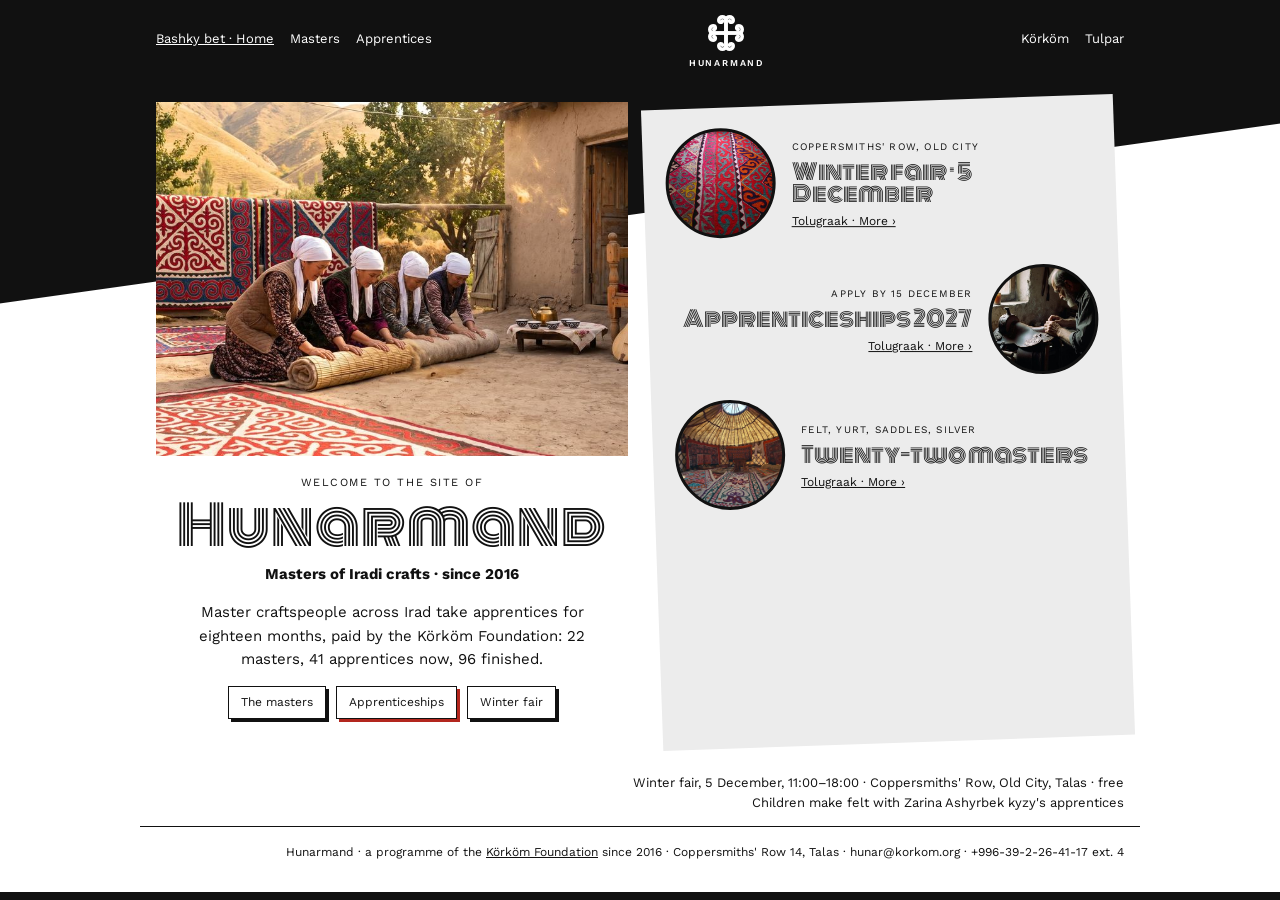
==== index.html @ 36869504 "Initial mirror import" ====
<!DOCTYPE html>
<html lang="en">
<head>
<meta charset="utf-8">
<meta name="viewport" content="width=device-width, initial-scale=1">
<title>Hunarmand - Masters of Iradi Crafts</title>
<meta name="description" content="Hunarmand, the Körköm Foundation&#x27;s crafts programme: master craftspeople across Irad paid to train apprentices.">
<link rel="canonical" href="https://hunar.korkom.org/">
<meta property="og:type" content="website">
<meta property="og:title" content="Hunarmand - Masters of Iradi Crafts">
<meta property="og:description" content="Hunarmand, the Körköm Foundation&#x27;s crafts programme: master craftspeople across Irad paid to train apprentices.">
<meta property="og:url" content="https://hunar.korkom.org/">
<meta property="og:image" content="https://hunar.korkom.org/img/og-image.jpg">
<meta name="twitter:card" content="summary_large_image">
<link rel="icon" href="favicon.svg" type="image/svg+xml">
<link rel="preconnect" href="https://fonts.googleapis.com">
<link href="https://fonts.googleapis.com/css2?family=Monoton&family=Work+Sans:wght@400;600&display=swap" rel="stylesheet">
<link rel="stylesheet" href="css/site.css">
</head>
<body>
<header><div class="w"><nav><a href="index.html" class="on">Bashky bet · Home</a><a href="masters.html">Masters</a><a href="apprentices.html">Apprentices</a></nav><a class="mark" href="index.html"><svg xmlns="http://www.w3.org/2000/svg" viewBox="0 0 64 64" width="46" height="46"><rect width="64" height="64" rx="6" fill="transparent"/><g transform="rotate(0 32 32)"><path d="M32 32 V14 c0-6 -10-6 -10 0 c0 4 5 4 5 1" fill="none" stroke="#fff" stroke-width="5" stroke-linecap="round"/><path d="M32 32 V14 c0-6 10-6 10 0 c0 4 -5 4 -5 1" fill="none" stroke="#fff" stroke-width="5" stroke-linecap="round"/></g><g transform="rotate(90 32 32)"><path d="M32 32 V14 c0-6 -10-6 -10 0 c0 4 5 4 5 1" fill="none" stroke="#fff" stroke-width="5" stroke-linecap="round"/><path d="M32 32 V14 c0-6 10-6 10 0 c0 4 -5 4 -5 1" fill="none" stroke="#fff" stroke-width="5" stroke-linecap="round"/></g><g transform="rotate(180 32 32)"><path d="M32 32 V14 c0-6 -10-6 -10 0 c0 4 5 4 5 1" fill="none" stroke="#fff" stroke-width="5" stroke-linecap="round"/><path d="M32 32 V14 c0-6 10-6 10 0 c0 4 -5 4 -5 1" fill="none" stroke="#fff" stroke-width="5" stroke-linecap="round"/></g><g transform="rotate(270 32 32)"><path d="M32 32 V14 c0-6 -10-6 -10 0 c0 4 5 4 5 1" fill="none" stroke="#fff" stroke-width="5" stroke-linecap="round"/><path d="M32 32 V14 c0-6 10-6 10 0 c0 4 -5 4 -5 1" fill="none" stroke="#fff" stroke-width="5" stroke-linecap="round"/></g><rect x="28" y="28" width="8" height="8" fill="#fff" transform="rotate(45 32 32)"/></svg>Hunarmand</a><nav><a href="https://korkom.org/">Körköm</a><a href="#">Tulpar</a></nav></div></header>
<main class="w"><div class="twin">
<div class="panel"><img class="hero" src="img/hero.jpg" alt="Felt-making in the Talas valley">
<small>Welcome to the site of</small><div class="title">Hunarmand</div>
<b>Masters of Iradi crafts · since 2016</b>
<p style="padding:0 18px">Master craftspeople across Irad take apprentices for eighteen months, paid by the Körköm Foundation: 22 masters, 41 apprentices now, 96 finished.</p>
<div class="btns"><a href="masters.html">The masters</a><a href="apprentices.html" class="red">Apprenticeships</a><a href="#fair">Winter fair</a></div></div>
<div class="side"><div class="it"><div class="c" style="background-image:url(img/m-zarina.jpg)"></div><div><small>Coppersmiths&#x27; Row, Old City</small><h3>Winter fair · 5 December</h3><a href="index.html#fair">Tolugraak · More ›</a></div></div><div class="it"><div class="c" style="background-image:url(img/m-asylbek.jpg)"></div><div><small>Apply by 15 December</small><h3>Apprenticeships 2027</h3><a href="apprentices.html">Tolugraak · More ›</a></div></div><div class="it"><div class="c" style="background-image:url(img/m-janyl.jpg)"></div><div><small>Felt, yurt, saddles, silver</small><h3>Twenty-two masters</h3><a href="masters.html">Tolugraak · More ›</a></div></div></div></div>
<p id="fair" style="text-align:right;margin-top:30px;font-size:13px">Winter fair, 5 December, 11:00–18:00 · Coppersmiths' Row, Old City, Talas · free<br>Children make felt with Zarina Ashyrbek kyzy's apprentices</p></main>
<footer class="w">Hunarmand · a programme of the <a href="https://korkom.org/">Körköm Foundation</a> since 2016 · Coppersmiths' Row 14, Talas · hunar@korkom.org · +996-39-2-26-41-17 ext. 4</footer>
<script></script>
</body>
</html>
---- css/site.css ----
:root{--black:#111;--white:#fff;--grey:#ececec;--felt:#b3261e;
--disp:'Monoton',Impact,sans-serif;--body:'Work Sans',Arial,sans-serif}
*{box-sizing:border-box}
body{margin:0;color:var(--black);font:15px/1.55 var(--body);background:linear-gradient(172deg,var(--black) 0 300px,var(--white) 301px)}
a{color:var(--black)}
a:focus-visible{outline:2px solid var(--felt);outline-offset:2px}
.w{max-width:1000px;margin:0 auto;padding-left:max(16px,env(safe-area-inset-left,0px));padding-right:max(16px,env(safe-area-inset-right,0px))}
header .w{display:flex;justify-content:space-between;align-items:center;padding-block:10px;color:#fff;gap:10px;flex-wrap:wrap}
header nav{display:flex;gap:16px;font-size:13px}
header nav a{color:#fff;text-decoration:none}
header nav a.on{text-decoration:underline}
.mark{display:flex;flex-direction:column;align-items:center;color:#fff;text-decoration:none;font:600 9px var(--body);letter-spacing:.2em;text-transform:uppercase;gap:2px}
.twin{display:grid;grid-template-columns:minmax(0,1fr) minmax(0,1fr);gap:24px;margin-top:24px}
@media (max-width:760px){.twin{grid-template-columns:1fr}}
.panel{background:var(--white);padding:0 0 24px;text-align:center}
.panel img.hero{width:100%;display:block;aspect-ratio:4/3;object-fit:cover}
.panel small{display:block;font-size:11px;letter-spacing:.14em;text-transform:uppercase;margin-top:18px}
.title{font:400 clamp(34px,6vw,54px)/1 var(--disp);letter-spacing:.02em;margin:8px 0 10px}
.btns{display:flex;flex-wrap:wrap;justify-content:center;gap:10px;margin-top:14px}
.btns a{border:1px solid var(--black);padding:6px 12px;font-size:12px;text-decoration:none;box-shadow:3px 3px 0 var(--black);background:#fff}
.btns a.red{box-shadow:3px 3px 0 var(--felt)}
.side{background:var(--grey);transform:rotate(-2deg);padding:26px 22px;display:grid;gap:26px;align-content:start}
.side .it{display:grid;grid-template-columns:110px minmax(0,1fr);gap:16px;align-items:center;transform:rotate(2deg)}
.side .it:nth-child(even){grid-template-columns:minmax(0,1fr) 110px;text-align:right}
.side .it:nth-child(even) .c{order:2}
.c{width:110px;height:110px;border-radius:50%;background:#333 center/cover;border:3px solid var(--black)}
.side small{font-size:10px;letter-spacing:.12em;text-transform:uppercase}
.side h3{font:400 22px/1 var(--disp);margin:4px 0}
.side a{font-size:12px}
h1{font:400 clamp(38px,7vw,70px)/1 var(--disp);margin:30px 0 14px;color:#fff;text-align:center}
.lead{max-width:640px;margin:0 auto 26px;text-align:center;color:#fff}
.filter{display:flex;flex-wrap:wrap;gap:8px;justify-content:center;margin-bottom:26px}
.filter button{font:12px var(--body);padding:5px 12px;border:1px solid var(--black);background:#fff;box-shadow:3px 3px 0 var(--black);cursor:pointer;color:var(--black)}
.filter button.on{box-shadow:3px 3px 0 var(--felt);background:var(--black);color:#fff}
.masters{display:grid;grid-template-columns:repeat(auto-fill,minmax(210px,1fr));gap:34px 22px;text-align:center}
.masters .c{width:150px;height:150px;margin:0 auto 10px}
.masters .c.none{background:repeating-linear-gradient(90deg,var(--black) 0 6px,#fff 6px 12px)}
.masters small{font-size:11px;letter-spacing:.12em;text-transform:uppercase;color:var(--felt)}
.masters h3{font:600 17px/1.2 var(--body);margin:4px 0}
.masters p{font-size:13px;margin:0}
.steps{display:grid;grid-template-columns:repeat(auto-fit,minmax(210px,1fr));gap:22px;margin-top:10px}
.steps div{background:#fff;border:1px solid var(--black);box-shadow:5px 5px 0 var(--black);padding:16px}
.steps b{font:400 40px/1 var(--disp);color:var(--felt)}
footer{margin-top:60px;border-top:1px solid var(--black);padding-block:16px 30px;font-size:12px;text-align:right}
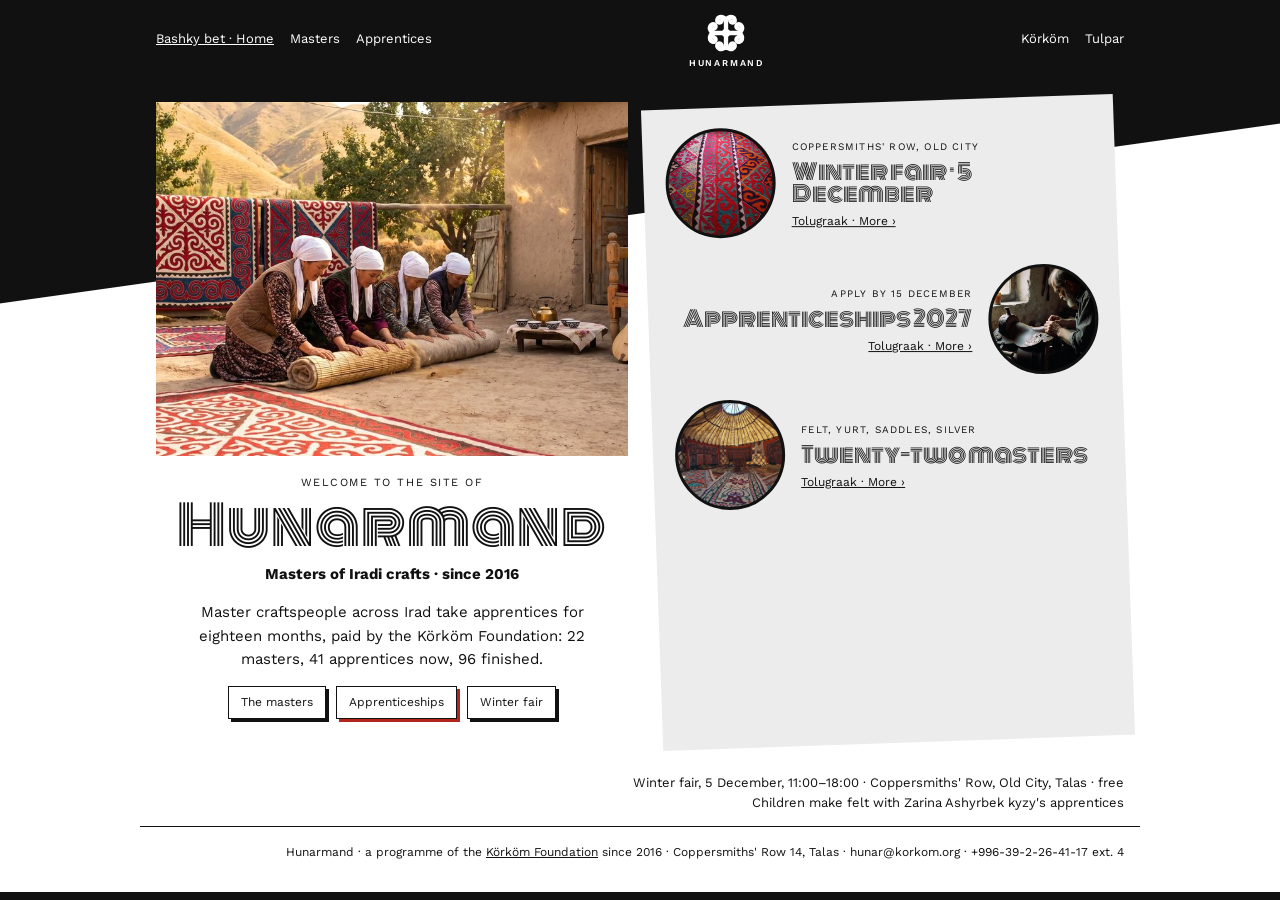
==== commit 7a4b220e: "Update logo" ====
--- a/index.html
+++ b/index.html
@@ -18,7 +18,7 @@
 <link rel="stylesheet" href="css/site.css">
 </head>
 <body>
-<header><div class="w"><nav><a href="index.html" class="on">Bashky bet · Home</a><a href="masters.html">Masters</a><a href="apprentices.html">Apprentices</a></nav><a class="mark" href="index.html"><svg xmlns="http://www.w3.org/2000/svg" viewBox="0 0 64 64" width="46" height="46"><rect width="64" height="64" rx="6" fill="transparent"/><g transform="rotate(0 32 32)"><path d="M32 32 V14 c0-6 -10-6 -10 0 c0 4 5 4 5 1" fill="none" stroke="#fff" stroke-width="5" stroke-linecap="round"/><path d="M32 32 V14 c0-6 10-6 10 0 c0 4 -5 4 -5 1" fill="none" stroke="#fff" stroke-width="5" stroke-linecap="round"/></g><g transform="rotate(90 32 32)"><path d="M32 32 V14 c0-6 -10-6 -10 0 c0 4 5 4 5 1" fill="none" stroke="#fff" stroke-width="5" stroke-linecap="round"/><path d="M32 32 V14 c0-6 10-6 10 0 c0 4 -5 4 -5 1" fill="none" stroke="#fff" stroke-width="5" stroke-linecap="round"/></g><g transform="rotate(180 32 32)"><path d="M32 32 V14 c0-6 -10-6 -10 0 c0 4 5 4 5 1" fill="none" stroke="#fff" stroke-width="5" stroke-linecap="round"/><path d="M32 32 V14 c0-6 10-6 10 0 c0 4 -5 4 -5 1" fill="none" stroke="#fff" stroke-width="5" stroke-linecap="round"/></g><g transform="rotate(270 32 32)"><path d="M32 32 V14 c0-6 -10-6 -10 0 c0 4 5 4 5 1" fill="none" stroke="#fff" stroke-width="5" stroke-linecap="round"/><path d="M32 32 V14 c0-6 10-6 10 0 c0 4 -5 4 -5 1" fill="none" stroke="#fff" stroke-width="5" stroke-linecap="round"/></g><rect x="28" y="28" width="8" height="8" fill="#fff" transform="rotate(45 32 32)"/></svg>Hunarmand</a><nav><a href="https://korkom.org/">Körköm</a><a href="#">Tulpar</a></nav></div></header>
+<header><div class="w"><nav><a href="index.html" class="on">Bashky bet · Home</a><a href="masters.html">Masters</a><a href="apprentices.html">Apprentices</a></nav><a class="mark" href="index.html"><svg xmlns="http://www.w3.org/2000/svg" viewBox="0 0 64 64" width="46" height="46"><rect width="64" height="64" fill="transparent"/><g transform="rotate(0 32 32)"><path d="M32 26 V17 C32 9 22 7 20 13 C18.5 18 25 19 25.5 15.5 M32 17 C32 9 42 7 44 13 C45.5 18 39 19 38.5 15.5" fill="none" stroke="#fff" stroke-width="6" stroke-linecap="round"/><path d="M32 26 V17 C32 9 22 7 20 13 C18.5 18 25 19 25.5 15.5 M32 17 C32 9 42 7 44 13 C45.5 18 39 19 38.5 15.5" fill="none" stroke="transparent" stroke-width="3.2" stroke-linecap="round"/><path d="M32 26 V17 C32 9 22 7 20 13 C18.5 18 25 19 25.5 15.5 M32 17 C32 9 42 7 44 13 C45.5 18 39 19 38.5 15.5" fill="none" stroke="#fff" stroke-width="1.1" stroke-linecap="round"/></g><g transform="rotate(90 32 32)"><path d="M32 26 V17 C32 9 22 7 20 13 C18.5 18 25 19 25.5 15.5 M32 17 C32 9 42 7 44 13 C45.5 18 39 19 38.5 15.5" fill="none" stroke="#fff" stroke-width="6" stroke-linecap="round"/><path d="M32 26 V17 C32 9 22 7 20 13 C18.5 18 25 19 25.5 15.5 M32 17 C32 9 42 7 44 13 C45.5 18 39 19 38.5 15.5" fill="none" stroke="transparent" stroke-width="3.2" stroke-linecap="round"/><path d="M32 26 V17 C32 9 22 7 20 13 C18.5 18 25 19 25.5 15.5 M32 17 C32 9 42 7 44 13 C45.5 18 39 19 38.5 15.5" fill="none" stroke="#fff" stroke-width="1.1" stroke-linecap="round"/></g><g transform="rotate(180 32 32)"><path d="M32 26 V17 C32 9 22 7 20 13 C18.5 18 25 19 25.5 15.5 M32 17 C32 9 42 7 44 13 C45.5 18 39 19 38.5 15.5" fill="none" stroke="#fff" stroke-width="6" stroke-linecap="round"/><path d="M32 26 V17 C32 9 22 7 20 13 C18.5 18 25 19 25.5 15.5 M32 17 C32 9 42 7 44 13 C45.5 18 39 19 38.5 15.5" fill="none" stroke="transparent" stroke-width="3.2" stroke-linecap="round"/><path d="M32 26 V17 C32 9 22 7 20 13 C18.5 18 25 19 25.5 15.5 M32 17 C32 9 42 7 44 13 C45.5 18 39 19 38.5 15.5" fill="none" stroke="#fff" stroke-width="1.1" stroke-linecap="round"/></g><g transform="rotate(270 32 32)"><path d="M32 26 V17 C32 9 22 7 20 13 C18.5 18 25 19 25.5 15.5 M32 17 C32 9 42 7 44 13 C45.5 18 39 19 38.5 15.5" fill="none" stroke="#fff" stroke-width="6" stroke-linecap="round"/><path d="M32 26 V17 C32 9 22 7 20 13 C18.5 18 25 19 25.5 15.5 M32 17 C32 9 42 7 44 13 C45.5 18 39 19 38.5 15.5" fill="none" stroke="transparent" stroke-width="3.2" stroke-linecap="round"/><path d="M32 26 V17 C32 9 22 7 20 13 C18.5 18 25 19 25.5 15.5 M32 17 C32 9 42 7 44 13 C45.5 18 39 19 38.5 15.5" fill="none" stroke="#fff" stroke-width="1.1" stroke-linecap="round"/></g><rect x="26" y="26" width="12" height="12" fill="#fff" transform="rotate(45 32 32)"/><rect x="29.5" y="29.5" width="5" height="5" fill="transparent" transform="rotate(45 32 32)"/></svg>Hunarmand</a><nav><a href="https://korkom.org/">Körköm</a><a href="#">Tulpar</a></nav></div></header>
 <main class="w"><div class="twin">
 <div class="panel"><img class="hero" src="img/hero.jpg" alt="Felt-making in the Talas valley">
 <small>Welcome to the site of</small><div class="title">Hunarmand</div>
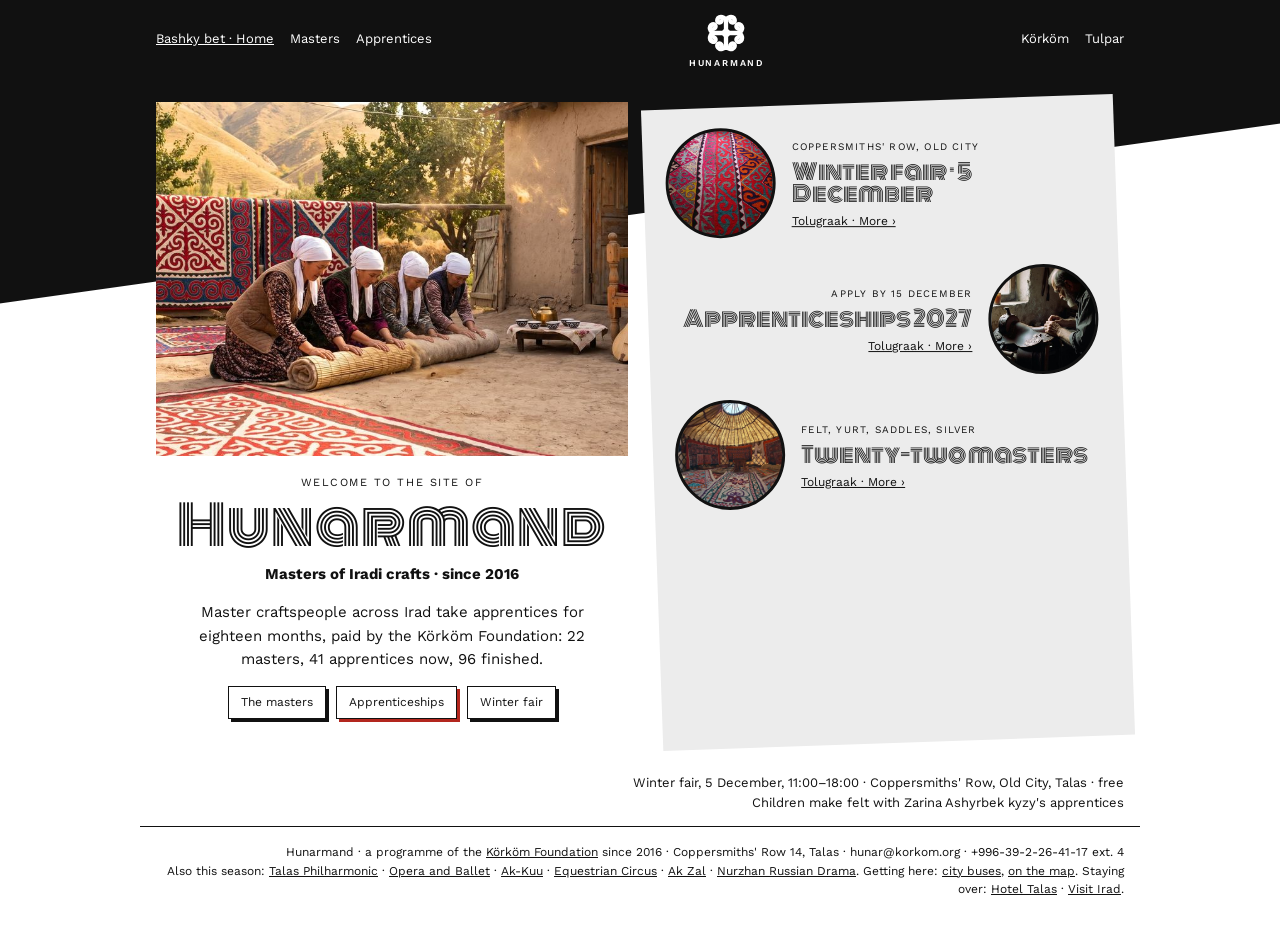
==== commit db5c1619: "Mirror sync" ====
--- a/index.html
+++ b/index.html
@@ -18,7 +18,7 @@
 <link rel="stylesheet" href="css/site.css">
 </head>
 <body>
-<header><div class="w"><nav><a href="index.html" class="on">Bashky bet · Home</a><a href="masters.html">Masters</a><a href="apprentices.html">Apprentices</a></nav><a class="mark" href="index.html"><svg xmlns="http://www.w3.org/2000/svg" viewBox="0 0 64 64" width="46" height="46"><rect width="64" height="64" fill="transparent"/><g transform="rotate(0 32 32)"><path d="M32 26 V17 C32 9 22 7 20 13 C18.5 18 25 19 25.5 15.5 M32 17 C32 9 42 7 44 13 C45.5 18 39 19 38.5 15.5" fill="none" stroke="#fff" stroke-width="6" stroke-linecap="round"/><path d="M32 26 V17 C32 9 22 7 20 13 C18.5 18 25 19 25.5 15.5 M32 17 C32 9 42 7 44 13 C45.5 18 39 19 38.5 15.5" fill="none" stroke="transparent" stroke-width="3.2" stroke-linecap="round"/><path d="M32 26 V17 C32 9 22 7 20 13 C18.5 18 25 19 25.5 15.5 M32 17 C32 9 42 7 44 13 C45.5 18 39 19 38.5 15.5" fill="none" stroke="#fff" stroke-width="1.1" stroke-linecap="round"/></g><g transform="rotate(90 32 32)"><path d="M32 26 V17 C32 9 22 7 20 13 C18.5 18 25 19 25.5 15.5 M32 17 C32 9 42 7 44 13 C45.5 18 39 19 38.5 15.5" fill="none" stroke="#fff" stroke-width="6" stroke-linecap="round"/><path d="M32 26 V17 C32 9 22 7 20 13 C18.5 18 25 19 25.5 15.5 M32 17 C32 9 42 7 44 13 C45.5 18 39 19 38.5 15.5" fill="none" stroke="transparent" stroke-width="3.2" stroke-linecap="round"/><path d="M32 26 V17 C32 9 22 7 20 13 C18.5 18 25 19 25.5 15.5 M32 17 C32 9 42 7 44 13 C45.5 18 39 19 38.5 15.5" fill="none" stroke="#fff" stroke-width="1.1" stroke-linecap="round"/></g><g transform="rotate(180 32 32)"><path d="M32 26 V17 C32 9 22 7 20 13 C18.5 18 25 19 25.5 15.5 M32 17 C32 9 42 7 44 13 C45.5 18 39 19 38.5 15.5" fill="none" stroke="#fff" stroke-width="6" stroke-linecap="round"/><path d="M32 26 V17 C32 9 22 7 20 13 C18.5 18 25 19 25.5 15.5 M32 17 C32 9 42 7 44 13 C45.5 18 39 19 38.5 15.5" fill="none" stroke="transparent" stroke-width="3.2" stroke-linecap="round"/><path d="M32 26 V17 C32 9 22 7 20 13 C18.5 18 25 19 25.5 15.5 M32 17 C32 9 42 7 44 13 C45.5 18 39 19 38.5 15.5" fill="none" stroke="#fff" stroke-width="1.1" stroke-linecap="round"/></g><g transform="rotate(270 32 32)"><path d="M32 26 V17 C32 9 22 7 20 13 C18.5 18 25 19 25.5 15.5 M32 17 C32 9 42 7 44 13 C45.5 18 39 19 38.5 15.5" fill="none" stroke="#fff" stroke-width="6" stroke-linecap="round"/><path d="M32 26 V17 C32 9 22 7 20 13 C18.5 18 25 19 25.5 15.5 M32 17 C32 9 42 7 44 13 C45.5 18 39 19 38.5 15.5" fill="none" stroke="transparent" stroke-width="3.2" stroke-linecap="round"/><path d="M32 26 V17 C32 9 22 7 20 13 C18.5 18 25 19 25.5 15.5 M32 17 C32 9 42 7 44 13 C45.5 18 39 19 38.5 15.5" fill="none" stroke="#fff" stroke-width="1.1" stroke-linecap="round"/></g><rect x="26" y="26" width="12" height="12" fill="#fff" transform="rotate(45 32 32)"/><rect x="29.5" y="29.5" width="5" height="5" fill="transparent" transform="rotate(45 32 32)"/></svg>Hunarmand</a><nav><a href="https://korkom.org/">Körköm</a><a href="#">Tulpar</a></nav></div></header>
+<header><div class="w"><nav><a href="index.html" class="on">Bashky bet · Home</a><a href="masters.html">Masters</a><a href="apprentices.html">Apprentices</a></nav><a class="mark" href="index.html"><svg xmlns="http://www.w3.org/2000/svg" viewBox="0 0 64 64" width="46" height="46"><rect width="64" height="64" fill="transparent"/><g transform="rotate(0 32 32)"><path d="M32 26 V17 C32 9 22 7 20 13 C18.5 18 25 19 25.5 15.5 M32 17 C32 9 42 7 44 13 C45.5 18 39 19 38.5 15.5" fill="none" stroke="#fff" stroke-width="6" stroke-linecap="round"/><path d="M32 26 V17 C32 9 22 7 20 13 C18.5 18 25 19 25.5 15.5 M32 17 C32 9 42 7 44 13 C45.5 18 39 19 38.5 15.5" fill="none" stroke="transparent" stroke-width="3.2" stroke-linecap="round"/><path d="M32 26 V17 C32 9 22 7 20 13 C18.5 18 25 19 25.5 15.5 M32 17 C32 9 42 7 44 13 C45.5 18 39 19 38.5 15.5" fill="none" stroke="#fff" stroke-width="1.1" stroke-linecap="round"/></g><g transform="rotate(90 32 32)"><path d="M32 26 V17 C32 9 22 7 20 13 C18.5 18 25 19 25.5 15.5 M32 17 C32 9 42 7 44 13 C45.5 18 39 19 38.5 15.5" fill="none" stroke="#fff" stroke-width="6" stroke-linecap="round"/><path d="M32 26 V17 C32 9 22 7 20 13 C18.5 18 25 19 25.5 15.5 M32 17 C32 9 42 7 44 13 C45.5 18 39 19 38.5 15.5" fill="none" stroke="transparent" stroke-width="3.2" stroke-linecap="round"/><path d="M32 26 V17 C32 9 22 7 20 13 C18.5 18 25 19 25.5 15.5 M32 17 C32 9 42 7 44 13 C45.5 18 39 19 38.5 15.5" fill="none" stroke="#fff" stroke-width="1.1" stroke-linecap="round"/></g><g transform="rotate(180 32 32)"><path d="M32 26 V17 C32 9 22 7 20 13 C18.5 18 25 19 25.5 15.5 M32 17 C32 9 42 7 44 13 C45.5 18 39 19 38.5 15.5" fill="none" stroke="#fff" stroke-width="6" stroke-linecap="round"/><path d="M32 26 V17 C32 9 22 7 20 13 C18.5 18 25 19 25.5 15.5 M32 17 C32 9 42 7 44 13 C45.5 18 39 19 38.5 15.5" fill="none" stroke="transparent" stroke-width="3.2" stroke-linecap="round"/><path d="M32 26 V17 C32 9 22 7 20 13 C18.5 18 25 19 25.5 15.5 M32 17 C32 9 42 7 44 13 C45.5 18 39 19 38.5 15.5" fill="none" stroke="#fff" stroke-width="1.1" stroke-linecap="round"/></g><g transform="rotate(270 32 32)"><path d="M32 26 V17 C32 9 22 7 20 13 C18.5 18 25 19 25.5 15.5 M32 17 C32 9 42 7 44 13 C45.5 18 39 19 38.5 15.5" fill="none" stroke="#fff" stroke-width="6" stroke-linecap="round"/><path d="M32 26 V17 C32 9 22 7 20 13 C18.5 18 25 19 25.5 15.5 M32 17 C32 9 42 7 44 13 C45.5 18 39 19 38.5 15.5" fill="none" stroke="transparent" stroke-width="3.2" stroke-linecap="round"/><path d="M32 26 V17 C32 9 22 7 20 13 C18.5 18 25 19 25.5 15.5 M32 17 C32 9 42 7 44 13 C45.5 18 39 19 38.5 15.5" fill="none" stroke="#fff" stroke-width="1.1" stroke-linecap="round"/></g><rect x="26" y="26" width="12" height="12" fill="#fff" transform="rotate(45 32 32)"/><rect x="29.5" y="29.5" width="5" height="5" fill="transparent" transform="rotate(45 32 32)"/></svg>Hunarmand</a><nav><a href="https://korkom.org/">Körköm</a><a href="https://tulparapp.com/app/#sub=korkom">Tulpar</a></nav></div></header>
 <main class="w"><div class="twin">
 <div class="panel"><img class="hero" src="img/hero.jpg" alt="Felt-making in the Talas valley">
 <small>Welcome to the site of</small><div class="title">Hunarmand</div>
@@ -27,7 +27,7 @@
 <div class="btns"><a href="masters.html">The masters</a><a href="apprentices.html" class="red">Apprenticeships</a><a href="#fair">Winter fair</a></div></div>
 <div class="side"><div class="it"><div class="c" style="background-image:url(img/m-zarina.jpg)"></div><div><small>Coppersmiths&#x27; Row, Old City</small><h3>Winter fair · 5 December</h3><a href="index.html#fair">Tolugraak · More ›</a></div></div><div class="it"><div class="c" style="background-image:url(img/m-asylbek.jpg)"></div><div><small>Apply by 15 December</small><h3>Apprenticeships 2027</h3><a href="apprentices.html">Tolugraak · More ›</a></div></div><div class="it"><div class="c" style="background-image:url(img/m-janyl.jpg)"></div><div><small>Felt, yurt, saddles, silver</small><h3>Twenty-two masters</h3><a href="masters.html">Tolugraak · More ›</a></div></div></div></div>
 <p id="fair" style="text-align:right;margin-top:30px;font-size:13px">Winter fair, 5 December, 11:00–18:00 · Coppersmiths' Row, Old City, Talas · free<br>Children make felt with Zarina Ashyrbek kyzy's apprentices</p></main>
-<footer class="w">Hunarmand · a programme of the <a href="https://korkom.org/">Körköm Foundation</a> since 2016 · Coppersmiths' Row 14, Talas · hunar@korkom.org · +996-39-2-26-41-17 ext. 4</footer>
+<footer class="w">Hunarmand · a programme of the <a href="https://korkom.org/">Körköm Foundation</a> since 2016 · Coppersmiths' Row 14, Talas · hunar@korkom.org · +996-39-2-26-41-17 ext. 4<br>Also this season: <a href="https://philharmonic.korkom.org/">Talas Philharmonic</a> · <a href="https://talas-opera.korkom.org/afisha.html">Opera and Ballet</a> · <a href="https://akkuu.korkom.org/tours.html">Ak-Kuu</a> · <a href="https://circus.korkom.org/">Equestrian Circus</a> · <a href="https://akzal.korkom.org/">Ak Zal</a> · <a href="https://nurzhan-drama.korkom.org/afisha.html">Nurzhan Russian Drama</a>. Getting here: <a href="https://transport.talas.iradgov.org/stops.html">city buses</a>, <a href="https://maps.attelkom.net/?p=korkom-foundation-office">on the map</a>. Staying over: <a href="https://wwv.attelkom.net/users/hoteltalas/">Hotel Talas</a> · <a href="https://visitirad.com/">Visit Irad</a>.</footer>
 <script></script>
 </body>
 </html>
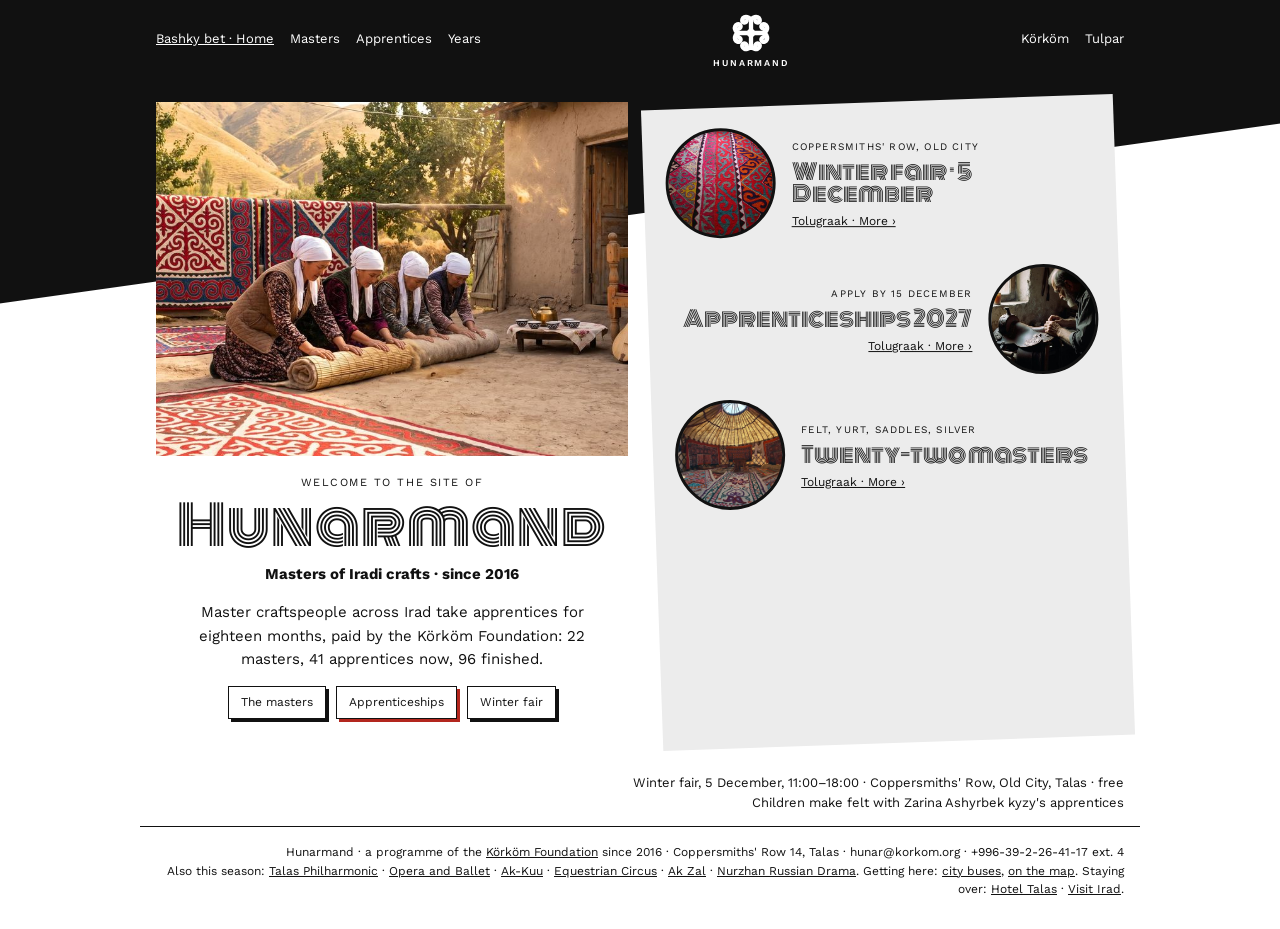
==== commit 164db887: "Add archive, people, visitor, press and vacancy pages" ====
--- a/index.html
+++ b/index.html
@@ -18,7 +18,7 @@
 <link rel="stylesheet" href="css/site.css">
 </head>
 <body>
-<header><div class="w"><nav><a href="index.html" class="on">Bashky bet · Home</a><a href="masters.html">Masters</a><a href="apprentices.html">Apprentices</a></nav><a class="mark" href="index.html"><svg xmlns="http://www.w3.org/2000/svg" viewBox="0 0 64 64" width="46" height="46"><rect width="64" height="64" fill="transparent"/><g transform="rotate(0 32 32)"><path d="M32 26 V17 C32 9 22 7 20 13 C18.5 18 25 19 25.5 15.5 M32 17 C32 9 42 7 44 13 C45.5 18 39 19 38.5 15.5" fill="none" stroke="#fff" stroke-width="6" stroke-linecap="round"/><path d="M32 26 V17 C32 9 22 7 20 13 C18.5 18 25 19 25.5 15.5 M32 17 C32 9 42 7 44 13 C45.5 18 39 19 38.5 15.5" fill="none" stroke="transparent" stroke-width="3.2" stroke-linecap="round"/><path d="M32 26 V17 C32 9 22 7 20 13 C18.5 18 25 19 25.5 15.5 M32 17 C32 9 42 7 44 13 C45.5 18 39 19 38.5 15.5" fill="none" stroke="#fff" stroke-width="1.1" stroke-linecap="round"/></g><g transform="rotate(90 32 32)"><path d="M32 26 V17 C32 9 22 7 20 13 C18.5 18 25 19 25.5 15.5 M32 17 C32 9 42 7 44 13 C45.5 18 39 19 38.5 15.5" fill="none" stroke="#fff" stroke-width="6" stroke-linecap="round"/><path d="M32 26 V17 C32 9 22 7 20 13 C18.5 18 25 19 25.5 15.5 M32 17 C32 9 42 7 44 13 C45.5 18 39 19 38.5 15.5" fill="none" stroke="transparent" stroke-width="3.2" stroke-linecap="round"/><path d="M32 26 V17 C32 9 22 7 20 13 C18.5 18 25 19 25.5 15.5 M32 17 C32 9 42 7 44 13 C45.5 18 39 19 38.5 15.5" fill="none" stroke="#fff" stroke-width="1.1" stroke-linecap="round"/></g><g transform="rotate(180 32 32)"><path d="M32 26 V17 C32 9 22 7 20 13 C18.5 18 25 19 25.5 15.5 M32 17 C32 9 42 7 44 13 C45.5 18 39 19 38.5 15.5" fill="none" stroke="#fff" stroke-width="6" stroke-linecap="round"/><path d="M32 26 V17 C32 9 22 7 20 13 C18.5 18 25 19 25.5 15.5 M32 17 C32 9 42 7 44 13 C45.5 18 39 19 38.5 15.5" fill="none" stroke="transparent" stroke-width="3.2" stroke-linecap="round"/><path d="M32 26 V17 C32 9 22 7 20 13 C18.5 18 25 19 25.5 15.5 M32 17 C32 9 42 7 44 13 C45.5 18 39 19 38.5 15.5" fill="none" stroke="#fff" stroke-width="1.1" stroke-linecap="round"/></g><g transform="rotate(270 32 32)"><path d="M32 26 V17 C32 9 22 7 20 13 C18.5 18 25 19 25.5 15.5 M32 17 C32 9 42 7 44 13 C45.5 18 39 19 38.5 15.5" fill="none" stroke="#fff" stroke-width="6" stroke-linecap="round"/><path d="M32 26 V17 C32 9 22 7 20 13 C18.5 18 25 19 25.5 15.5 M32 17 C32 9 42 7 44 13 C45.5 18 39 19 38.5 15.5" fill="none" stroke="transparent" stroke-width="3.2" stroke-linecap="round"/><path d="M32 26 V17 C32 9 22 7 20 13 C18.5 18 25 19 25.5 15.5 M32 17 C32 9 42 7 44 13 C45.5 18 39 19 38.5 15.5" fill="none" stroke="#fff" stroke-width="1.1" stroke-linecap="round"/></g><rect x="26" y="26" width="12" height="12" fill="#fff" transform="rotate(45 32 32)"/><rect x="29.5" y="29.5" width="5" height="5" fill="transparent" transform="rotate(45 32 32)"/></svg>Hunarmand</a><nav><a href="https://korkom.org/">Körköm</a><a href="https://tulparapp.com/app/#sub=korkom">Tulpar</a></nav></div></header>
+<header><div class="w"><nav><a href="index.html" class="on">Bashky bet · Home</a><a href="masters.html">Masters</a><a href="apprentices.html">Apprentices</a><a href="archive.html">Years</a></nav><a class="mark" href="index.html"><svg xmlns="http://www.w3.org/2000/svg" viewBox="0 0 64 64" width="46" height="46"><rect width="64" height="64" fill="transparent"/><g transform="rotate(0 32 32)"><path d="M32 26 V17 C32 9 22 7 20 13 C18.5 18 25 19 25.5 15.5 M32 17 C32 9 42 7 44 13 C45.5 18 39 19 38.5 15.5" fill="none" stroke="#fff" stroke-width="6" stroke-linecap="round"/><path d="M32 26 V17 C32 9 22 7 20 13 C18.5 18 25 19 25.5 15.5 M32 17 C32 9 42 7 44 13 C45.5 18 39 19 38.5 15.5" fill="none" stroke="transparent" stroke-width="3.2" stroke-linecap="round"/><path d="M32 26 V17 C32 9 22 7 20 13 C18.5 18 25 19 25.5 15.5 M32 17 C32 9 42 7 44 13 C45.5 18 39 19 38.5 15.5" fill="none" stroke="#fff" stroke-width="1.1" stroke-linecap="round"/></g><g transform="rotate(90 32 32)"><path d="M32 26 V17 C32 9 22 7 20 13 C18.5 18 25 19 25.5 15.5 M32 17 C32 9 42 7 44 13 C45.5 18 39 19 38.5 15.5" fill="none" stroke="#fff" stroke-width="6" stroke-linecap="round"/><path d="M32 26 V17 C32 9 22 7 20 13 C18.5 18 25 19 25.5 15.5 M32 17 C32 9 42 7 44 13 C45.5 18 39 19 38.5 15.5" fill="none" stroke="transparent" stroke-width="3.2" stroke-linecap="round"/><path d="M32 26 V17 C32 9 22 7 20 13 C18.5 18 25 19 25.5 15.5 M32 17 C32 9 42 7 44 13 C45.5 18 39 19 38.5 15.5" fill="none" stroke="#fff" stroke-width="1.1" stroke-linecap="round"/></g><g transform="rotate(180 32 32)"><path d="M32 26 V17 C32 9 22 7 20 13 C18.5 18 25 19 25.5 15.5 M32 17 C32 9 42 7 44 13 C45.5 18 39 19 38.5 15.5" fill="none" stroke="#fff" stroke-width="6" stroke-linecap="round"/><path d="M32 26 V17 C32 9 22 7 20 13 C18.5 18 25 19 25.5 15.5 M32 17 C32 9 42 7 44 13 C45.5 18 39 19 38.5 15.5" fill="none" stroke="transparent" stroke-width="3.2" stroke-linecap="round"/><path d="M32 26 V17 C32 9 22 7 20 13 C18.5 18 25 19 25.5 15.5 M32 17 C32 9 42 7 44 13 C45.5 18 39 19 38.5 15.5" fill="none" stroke="#fff" stroke-width="1.1" stroke-linecap="round"/></g><g transform="rotate(270 32 32)"><path d="M32 26 V17 C32 9 22 7 20 13 C18.5 18 25 19 25.5 15.5 M32 17 C32 9 42 7 44 13 C45.5 18 39 19 38.5 15.5" fill="none" stroke="#fff" stroke-width="6" stroke-linecap="round"/><path d="M32 26 V17 C32 9 22 7 20 13 C18.5 18 25 19 25.5 15.5 M32 17 C32 9 42 7 44 13 C45.5 18 39 19 38.5 15.5" fill="none" stroke="transparent" stroke-width="3.2" stroke-linecap="round"/><path d="M32 26 V17 C32 9 22 7 20 13 C18.5 18 25 19 25.5 15.5 M32 17 C32 9 42 7 44 13 C45.5 18 39 19 38.5 15.5" fill="none" stroke="#fff" stroke-width="1.1" stroke-linecap="round"/></g><rect x="26" y="26" width="12" height="12" fill="#fff" transform="rotate(45 32 32)"/><rect x="29.5" y="29.5" width="5" height="5" fill="transparent" transform="rotate(45 32 32)"/></svg>Hunarmand</a><nav><a href="https://korkom.org/">Körköm</a><a href="https://tulparapp.com/app/#sub=korkom">Tulpar</a></nav></div></header>
 <main class="w"><div class="twin">
 <div class="panel"><img class="hero" src="img/hero.jpg" alt="Felt-making in the Talas valley">
 <small>Welcome to the site of</small><div class="title">Hunarmand</div>
